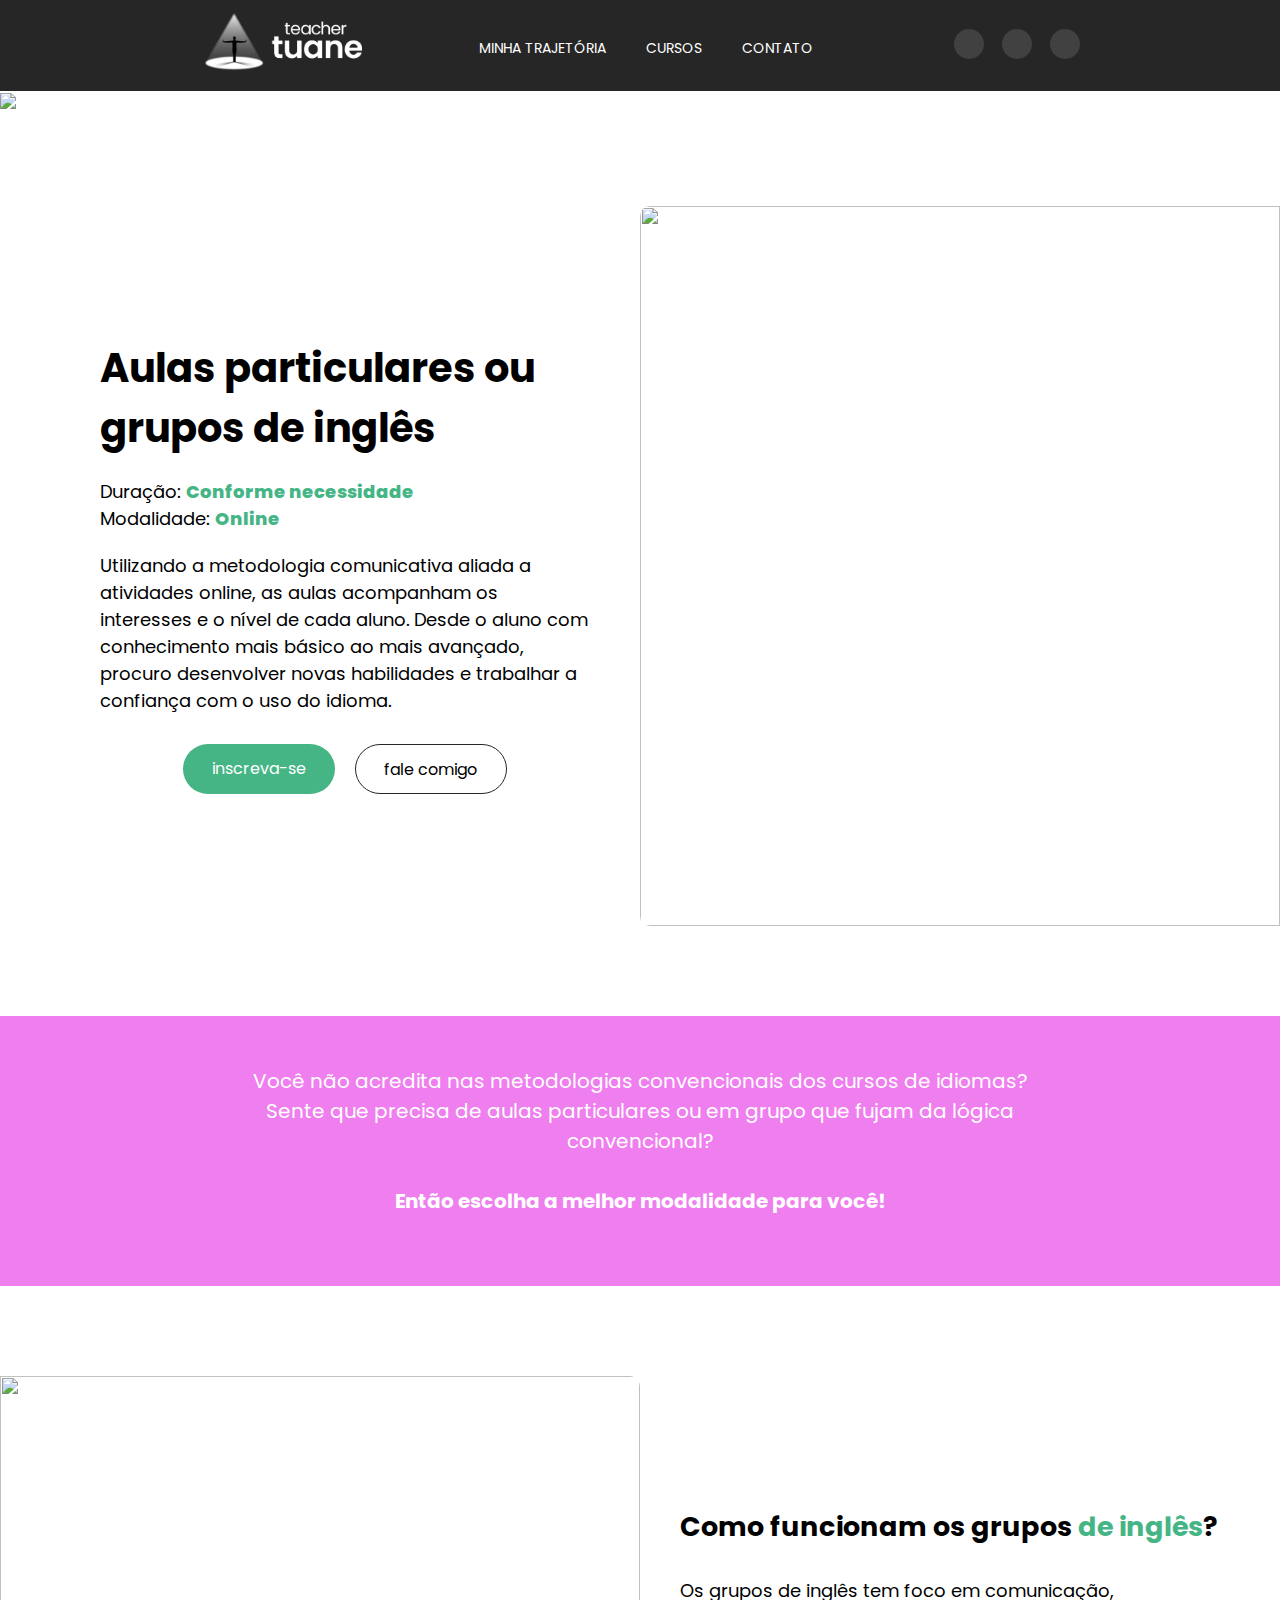
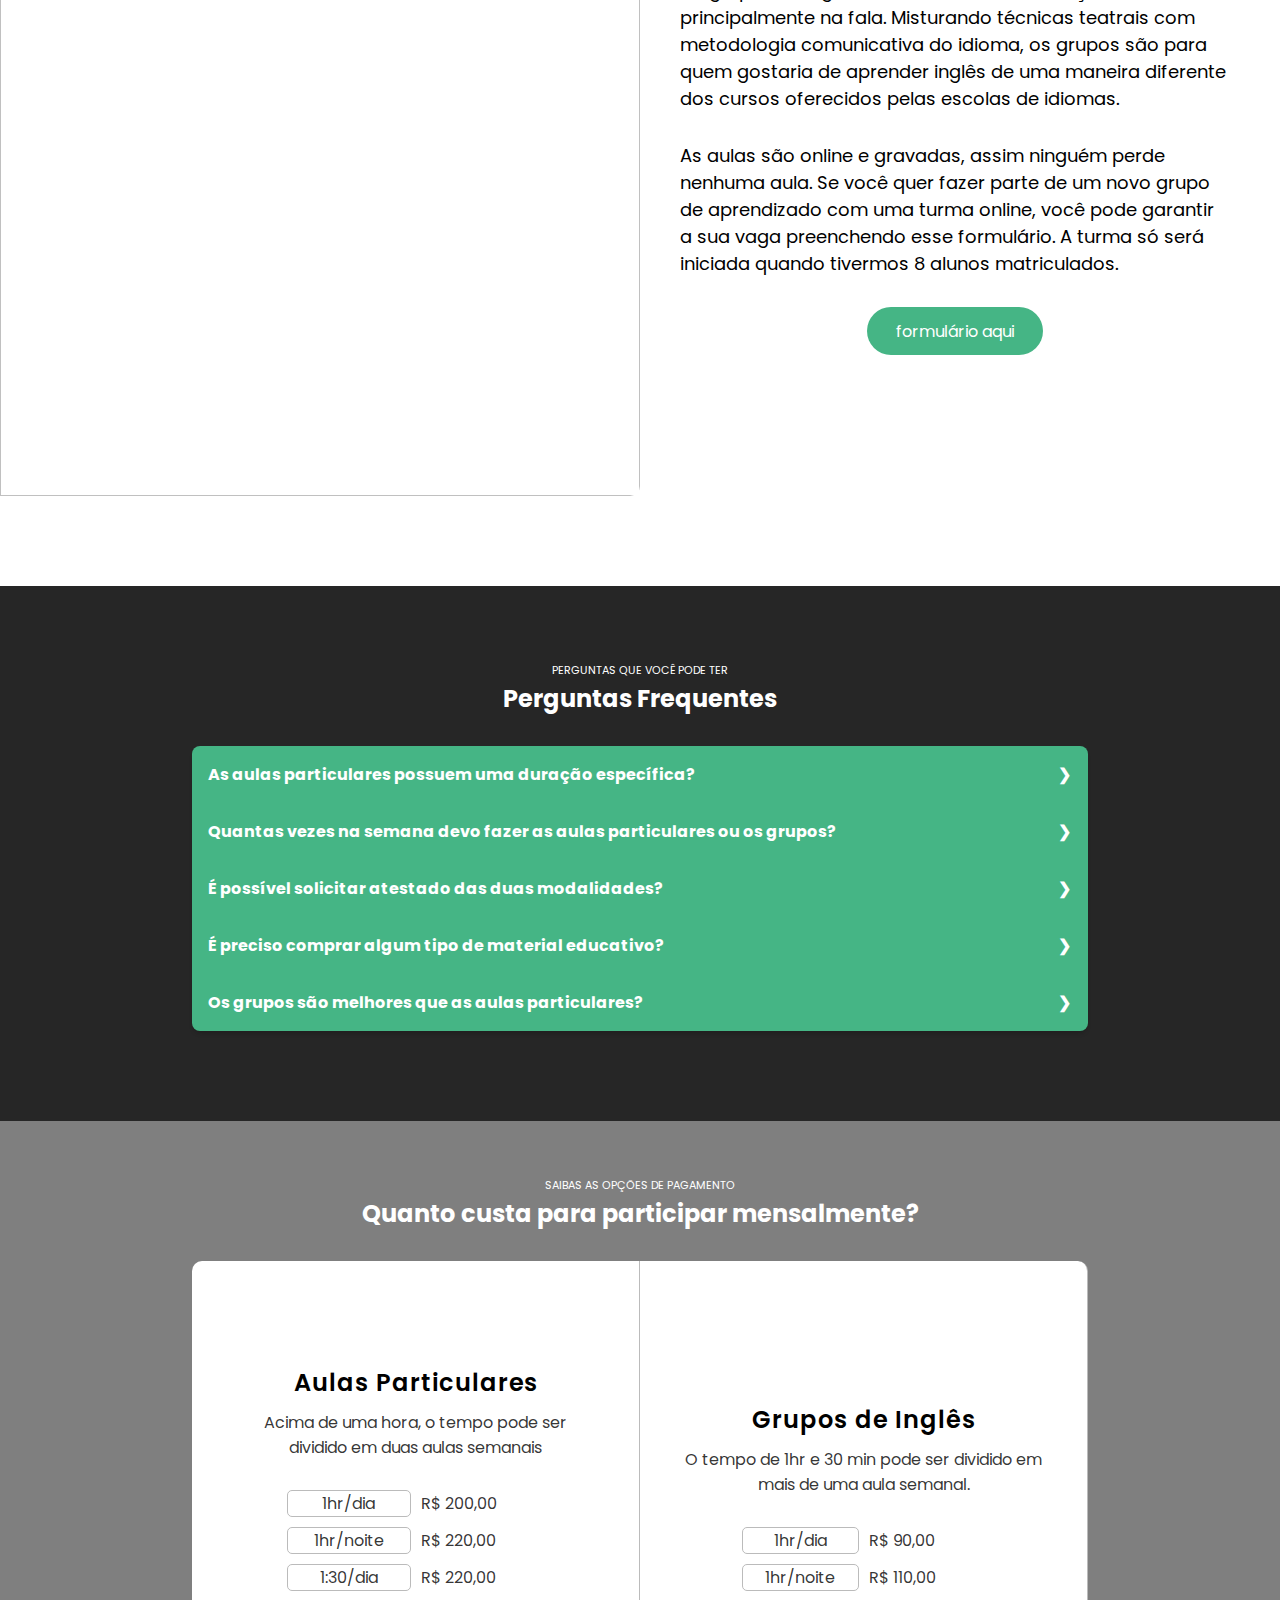
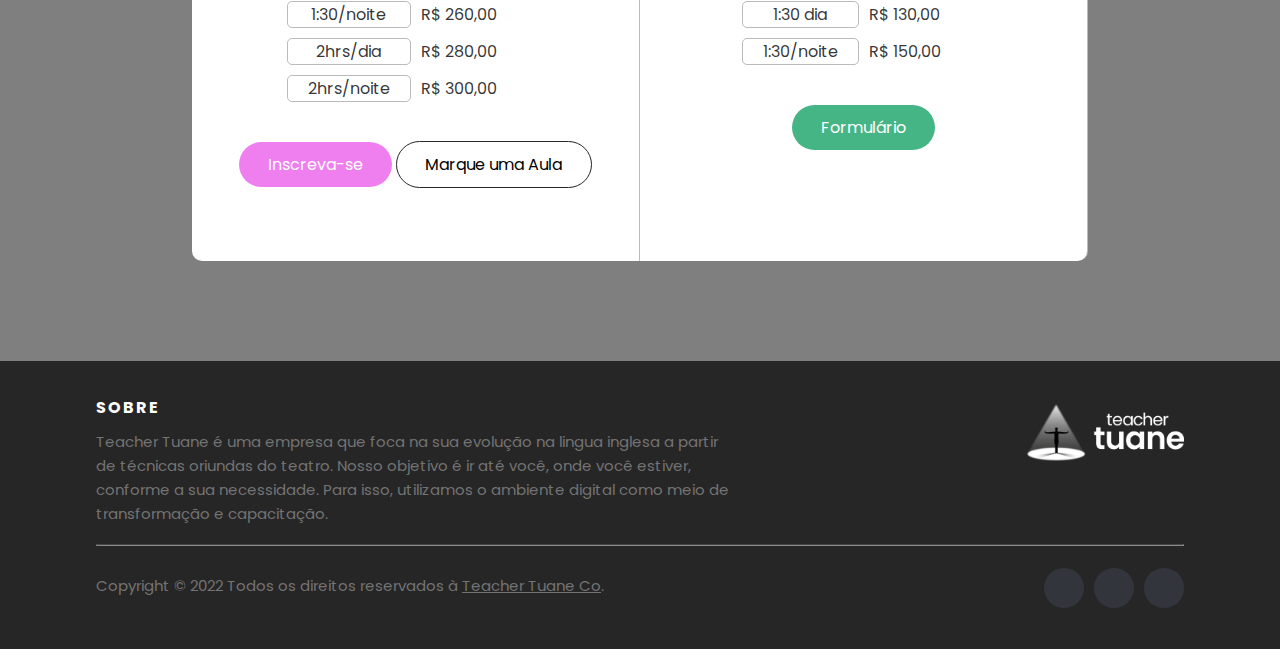
==== aulas_ou_grupos.html @ 71e5a912 "Add files via upload" ====
<!DOCTYPE html>
<html>

<head>
    <!-- General Settings-->
    <meta charset='utf-8'>
    <meta http-equiv='X-UA-Compatible' content='IE=edge'>
    <title>Teacher Tuane</title>
    <meta name='viewport' content='width=device-width, initial-scale=1'>

    <!-- Link for Stylesheet-->
    <link rel='stylesheet' type='text/css' media='screen' href='style.css'>
    <link rel='stylesheet' type='text/css' media='screen' href='extra_style.css'>

    <!-- Link for Google Fonts-->
    <link rel="preconnect" href="https://fonts.googleapis.com">
    <link rel="preconnect" href="https://fonts.gstatic.com" crossorigin>
    <link href="https://fonts.googleapis.com/css2?family=Poppins:wght@200;400;700&display=swap" rel="stylesheet">

    <!-- Link for Font Awesome-->
    <script src="https://kit.fontawesome.com/438cb7248f.js" crossorigin="anonymous"></script>

    <!-- Link for JavaScript-->
    <script src='main.js'></script>

    <!-- Link for favicon-->
    <link rel="icon" href="./images/favicon-logo.png" type="image/icon type">
</head>


<body>
    
    <!-- Navbar -->
    <nav class="nav">
        <div class="container-70vw">
            <a href="./index.html">
                <img src="./images/Ativo 13@4x.png" id="logotipo" />
            </a>
            <ul class="nav-links">
                <li><a href="./trajetoria.html">Minha Trajetória</a></li>
                <li><a href="./cursos.html">Cursos</a></li>
                <li><a href="./contato.html">Contato</a></li>
            </ul>
            <div>
                <ul class="nav-social-icons">
                    <li><a class="linkedin" href="https://www.linkedin.com/company/teachertuane/about/"><i class="fa-brands fa-linkedin-in"></i></a></li>
                    <li><a class="facebook" href="https://www.facebook.com/teacherTuane"><i class="fa-brands fa-facebook-f"></i></a></li>
                    <li><a class="dribbble" href="https://www.instagram.com/tuanetainbessi/"><i class="fa-brands fa-instagram"></i></a></li>   
                </ul>
            </div>
        </div>
    </nav>

    <!-- Banner of the course -->
    <img id="desinibition-banner" src="./images/Banner dos cursos - website_Aulas.jpg">
    <img id="desinibition-banner-mobile" src="./images/Thumb - Aulas e Grupos.jpg">

    <!-- Principal description of the course -->
    <div class="course-description">
        <div class="course-description-info">
            <h1>Aulas particulares ou grupos de inglês </h1>
            <div class="course-description-details">
                <p>Duração: <span>Conforme necessidade</span></p>
                <p>Modalidade: <span>Online</span></p>
            </div>
            <p>
                Utilizando a metodologia comunicativa aliada a atividades online, as aulas acompanham os interesses e o nível de cada aluno. Desde o aluno com conhecimento mais básico ao mais avançado, procuro desenvolver novas habilidades e trabalhar a confiança com o uso do idioma.
            </p>
            <div class="course-description-info-buttons">
                <a class="btn btn-green" href="#pricing-section-classes">inscreva-se</a>
                <a class="btn btn-blackline" href="./contato.html">fale comigo</a>
            </div>
        </div>
        <div class="course-description-image">
            <img  src="./images/Imagens dos cursos - Aulas 1.jpg">
        </div>
    </div>

    <!-- Appealing call -->
    <div class="course-appeal-call course-appeal-call-pink">
        <div class="container-70wv">
            <p class="course-appeal-call-quotes"><i class="fa fa-quote-left"></i></p>
            <p class="container-70vw">
                Você não acredita nas metodologias convencionais dos cursos de idiomas?<br>
                Sente que precisa de aulas particulares ou em grupo que fujam da lógica convencional?<br>
                <br>
                <strong>Então escolha a melhor modalidade para você!</strong>
            </p>
        </div>
    </div>

    <!-- Aditional Information -->
    <div class="course-aditional-info">
        <img src="./images/Imagens dos cursos - Aulas 2.jpg">
        <div class="course-aditional-info-text">
            <h2>
                Como funcionam os grupos <span>de inglês</span>?
            </h2>
            <p>
                Os grupos de inglês tem foco em comunicação, principalmente na fala. Misturando técnicas teatrais com metodologia comunicativa do idioma, os grupos são para quem gostaria de aprender inglês de uma maneira diferente dos cursos oferecidos pelas escolas de idiomas.
            </p>
            <p> 
                As aulas são online e gravadas, assim ninguém perde nenhuma aula.
                Se você quer fazer parte de um novo grupo de aprendizado com uma turma online, você pode garantir a sua vaga preenchendo esse formulário. A turma só será iniciada quando tivermos 8 alunos matriculados.
            </p>
            <p><a class="btn btn-green" href="https://my.forms.app/tuanetainbessi/turmas-teachertuane">formulário aqui</a></p>
        </div>
    </div>

    <!-- Frequent Questions That People Will Make -->
    <div class="course-offering"> 
        <div class="container-70vw">
            <p class="small-phrase-title">perguntas que você pode ter</p>
            <h2>Perguntas Frequentes</h2>
            <div class="tabs">
                <div class="tab">
                  <input type="checkbox" id="chck1">
                  <label class="tab-label" for="chck1">As aulas particulares possuem uma duração específica?</label>
                  <div class="tab-content">
                    Não. As aulas são feitas de acordo com a necessidade de cada alune.
                  </div>
                </div>
                <div class="tab">
                    <input type="checkbox" id="chck2">
                    <label class="tab-label" for="chck2">Quantas vezes na semana devo fazer as aulas particulares ou os grupos?</label>
                    <div class="tab-content">
                      Apenas uma vez por semana. Esse é o tempo que considero ideal para que tenhamos uma curva de aprendizagem seguida do descanso necessário para fixar o que aprendemos.
                    </div>
                  </div>
                <div class="tab">
                  <input type="checkbox" id="chck3">
                  <label class="tab-label" for="chck3">É possível solicitar atestado das duas modalidades?</label>
                  <div class="tab-content">
                    Pode ser requerido atestado de participação a partir de dois meses de aulas caso seja necessário.
                  </div>
                </div>
                <div class="tab">
                    <input type="checkbox" id="chck4">
                    <label class="tab-label" for="chck4">É preciso comprar algum tipo de material educativo?</label>
                    <div class="tab-content">
                        Não é necessário nenhum investimento além do valor das aulas.<br>
                        São passados gratuitamente materiais que são selecionados por mim de acordo com a especificidade da pessoa.
                    </div>
                  </div>
                  <div class="tab">
                    <input type="checkbox" id="chck5">
                    <label class="tab-label" for="chck5">Os grupos são melhores que as aulas particulares?</label>
                    <div class="tab-content">
                        É dificil responder por causa da especificidade de cada pessoa.<br>
                        Porém, como o foco é o ensino aliado ao uso da língua, grupos são perfeitos para que o aprendizado ocorra na prática!
                    </div>
                  </div>
              </div>
        </div>
    </div>

    <!-- Pricing Section -->
    <div class="pricing-background-aulas" id="pricing-section-classes">
        <p class="small-phrase-title">saibas as opções de pagamento</p>
        <h2>Quanto custa para participar mensalmente?</h2>
        <div class="container-70vw pricing-container">
            <div class="pricing-info pricing-aulas">
                <i class="fa-solid fa-chalkboard-user"></i>
                <h2 class="pricing-header">Aulas Particulares</h2>
                <p>Acima de uma hora, o tempo pode ser dividido em duas aulas semanais</p>
                <div class="pricing-aulas-options">
                        <span class="pricing-span">1hr/dia</span> <p>R$ 200,00</p>
                        <span class="pricing-span">1hr/noite</span> <p>R$ 220,00</p>
                        <span class="pricing-span">1:30/dia</span> <p>R$ 220,00</p>
                        <span class="pricing-span">1:30/noite</span> <p>R$ 260,00</p>
                        <span class="pricing-span">2hrs/dia</span> <p>R$ 280,00</p>
                        <span class="pricing-span">2hrs/noite</span> <p>R$ 300,00</p>
                </div>
                <div class="pricing-buttons">
                    <a href="./contato.html" class="btn btn-pink">Inscreva-se</a>
                    <a href="https://calendly.com/tuane/" class="btn btn-blackline">Marque uma Aula</a>
                </div>
            </div>
            <div class="pricing-info pricing-grupos">
                <i class="fa-solid fa-users-line"></i>
                <h2 class="pricing-header">Grupos de Inglês</h2>
                <p>O tempo de 1hr e 30 min pode
                ser dividido em mais de uma aula semanal.</p>
                <div class="pricing-groups-options">
                        <span class="pricing-span">1hr/dia</span> <p>R$ 90,00</p>
                        <span class="pricing-span">1hr/noite</span> <p>R$ 110,00</p>
                        <span class="pricing-span">1:30 dia</span> <p>R$ 130,00</p>
                        <span class="pricing-span">1:30/noite</span> <p>R$ 150,00</p>
                </div>
                <div class="pricing-buttons">
                    <a href="https://my.forms.app/tuanetainbessi/turmas-teachertuane" class="btn btn-green">Formulário</a>
                </div>
            </div>
        </div>
    </div>

    <!-- Site footer -->
    <footer class="site-footer">

        <!-- First row of the footer -->
        <div class="container-85vw">
        <div class="footer-info">
            <div class="footer-info-about">
            <h6>Sobre</h6>
            <p class="text-justify">
                Teacher Tuane é uma empresa que foca na sua evolução na lingua inglesa a partir de técnicas oriundas do teatro.
                Nosso objetivo é ir até você, onde você estiver, conforme a sua necessidade. Para isso, utilizamos o ambiente digital como meio de transformação e capacitação.
            </p>
            </div>

            <div class="footer-info-logo">
                <img src="./images/Ativo 13@4x.png" id="logotipo" />
            </div>

        
        <!-- HR for a separation -->
        </div>
        <hr>
        </div>

        <!-- Second row of the footer -->
        <div class="container-85vw">
            <div class="footer-second-row">
                <div>
                <p class="copyright-text">Copyright &copy; 2022 Todos os direitos reservados à  
                    <a href="https://www.linkedin.com/company/teachertuane/about/">Teacher Tuane Co</a>.
                </p>
                </div>

                <div>
                    <ul class="social-icons">
                        <li><a class="linkedin" href="https://www.linkedin.com/company/teachertuane/about/"><i class="fa-brands fa-linkedin-in"></i></a></li>
                        <li><a class="facebook" href="https://www.facebook.com/teacherTuane"><i class="fa-brands fa-facebook-f"></i></a></li>
                        <li><a class="dribbble" href="https://www.instagram.com/tuanetainbessi/"><i class="fa-brands fa-instagram"></i></a></li> 
                    </ul>
                </div>
            </div>
        </div>
    </footer>

</body>
</html>
---- style.css ----
/* ----------------------------
        GENERAL SETTINGS
------------------------------- */

html {
  scroll-behavior: smooth !important;
}

body{
    margin: 0;
    box-sizing: border-box;
    font-family: 'Poppins', sans-serif;
}

* {
  box-sizing: border-box;
}

.container-70vw {
    width: 70vw;
    margin: 0 auto;
}

.container-85vw {
    width: 85vw;
    margin: 0 auto;
}

h1 {
    font-size: 40px;
    margin: 0;
}

h2 {
    margin: 0;
}

p {
    margin: 10px 0;
}

.btn {
    padding: 0.7rem 1.8rem;
    border-radius: 2rem;
    border: none;
    background-color: white;
    font-weight: 400;
    font-size: 16px;
    text-decoration: none;
}


.btn-blackline {
    border: 1px solid #262626;
    transition: 0.3s;
    text-decoration: none;
    color: black;
}

.btn-blackline:hover {
    background-color: #262626;
    color: white;
}

.btn-pink {
    background-color: #EF7FEF;
    color: white;
    transition: 0.3s;
    text-decoration: none;
}

.btn-pink:hover {
    background-color: #262626;
}

.btn-green {
    background-color: #45B585;
    color: white;
    transition: 0.3s; 
    text-decoration: none;
}

.btn-green:hover {
    background-color: #262626;
}

/* Nav */

#logotipo {
  width: 170px;
  margin: 0;
}

.nav {
  background-color: #262626;
  color: white;
  font-size: 20px;
}
.nav .container-70vw {
  display: flex;
  justify-content: space-between;
  align-items: center;
}

.nav-links {
  list-style: none;
  display: flex;
  padding-right: 100px;
}

.nav-links li {
  padding-left: 40px;
}

.nav-links li a {
  text-decoration: none;
  color: white;
  font-variant-caps: all-small-caps;
  transition: 0.3s
}

.nav-links li a:hover {
  color:#45B585;
}

.nav-social-icons {
  padding-left:0;
  margin-bottom:0;
  list-style:none;
  transform: translateY(-7px);
}

.nav-social-icons li {
  display:inline-block;
  margin-bottom:4px
}

.nav-social-icons li {
margin-left:5px;
text-transform:uppercase;
color:#96a2b2;
font-weight:700;
font-size:13px
}

.nav-social-icons a {
background-color:#414141;
color:#e6e6e6;
font-size:14px;
display:inline-block;
line-height:30px;
width:30px;
height:30px;
text-align:center;
margin-right:8px;
border-radius:100%;
-webkit-transition:all .2s linear;
-o-transition:all .2s linear;
transition:all .2s linear
}
.nav-social-icons a:active,.nav-social-icons a:focus,.nav-social-icons a:hover
{
color:#fff;
background-color:#29aafe
}

.nav-social-icons a.facebook:hover
{
background-color:#3b5998
}
.nav-social-icons a.twitter:hover
{
background-color:#00aced
}
.nav-social-icons a.linkedin:hover
{
background-color:#007bb6
}
.nav-social-icons a.dribbble:hover
{
background-color:#ea4c89
}


@media (max-width:600px) {
  .nav {
      margin:0;
      padding: 0;
  }

  .nav .container-70vw {
    width: 100%;
    justify-content: space-around;
  }

  .nav-links {
    display: none;
  }

  #logotipo {
    width: 120px;
  }

  .nav-social-icons {
    transform: translateY(-12px);
  }

  .nav-social-icons a {
    font-size:12px;
    line-height:32px;
    width:30px;
    height:30px;
  }
}

/* Footer */

.footer-info {
display: flex;
justify-content: space-between;
}

.footer-info-about {
max-width: 50vw;
}

.footer-second-row {
display: flex;
justify-content: space-between;
align-items: center;
}
.site-footer
{
background-color:#262626;
padding: 30px 0;
font-size:15px;
line-height:24px;
color:#737373;
}
.site-footer hr
{
border-top-color:#bbb;
opacity:0.5
}
.site-footer hr.small
{
margin:20px 0
}
.site-footer h6
{
color:#fff;
font-size:16px;
text-transform:uppercase;
margin: 0;
margin-top:5px;
letter-spacing:2px
}
.site-footer a
{
color:#737373;
}
.site-footer a:hover
{
color:#3366cc;
text-decoration:none;
}

.site-footer .social-icons
{
text-align:right
}
.site-footer .social-icons a
{
width:40px;
height:40px;
line-height:40px;
margin-left:6px;
margin-right:0;
border-radius:100%;
background-color:#33353d
}
.copyright-text
{
margin:0
}

.social-icons
{
padding-left:0;
margin-bottom:0;
list-style:none
}
.social-icons li
{
display:inline-block;
margin-bottom:4px
}
.social-icons li.title
{
margin-right:15px;
text-transform:uppercase;
color:#96a2b2;
font-weight:700;
font-size:13px
}
.social-icons a{
background-color:#eceeef;
color:#818a91;
font-size:16px;
display:inline-block;
line-height:44px;
width:44px;
height:44px;
text-align:center;
margin-right:8px;
border-radius:100%;
-webkit-transition:all .2s linear;
-o-transition:all .2s linear;
transition:all .2s linear
}
.social-icons a:active,.social-icons a:focus,.social-icons a:hover
{
color:#fff;
background-color:#29aafe
}
.social-icons.size-sm a
{
line-height:34px;
height:34px;
width:34px;
font-size:14px
}
.social-icons a.facebook:hover
{
background-color:#3b5998
}
.social-icons a.twitter:hover
{
background-color:#00aced
}
.social-icons a.linkedin:hover
{
background-color:#007bb6
}
.social-icons a.dribbble:hover
{
background-color:#ea4c89
}

@media (max-width:600px) {
  .footer-info {
    flex-direction: column;
    align-items: center;
  }

  .footer-info-about {
    font-size: 14px;
    line-height: 1rem;
    max-width: 100%;
    order: 1;
  }

  .footer-info-about h6 {
    display: none;
  }

  .footer-info-logo {
    order: 0;
  }
  .copyright-text{
    font-size: 14px;
    text-align: left;
    width: 80%;
    line-height: 1rem;
    padding-top: 10px;
  }

  .social-icons {
    display: flex;
  }
  .social-icons li {
    width: 40%;
  }
  .social-icons a{
    font-size:12px;
    line-height:22px;
    width:22px;
    height:22px;
}
}

/* ----------------------------------------
                HOME PAGE
-------------------------------------------*/

/* Hero Section */

.hero-section {
    height: 80vh;
    display: flex;
    align-items: center;
    justify-content: space-between;
}

.hero-section-content {
  padding-left: 15vw;
}

.hero-section-content h1 {
  padding-bottom: 10px;
}

.hero-section-content h1 span {
  color: #45B585;
  transition: 0.3s;
}

.hero-section-content h1 span:hover {
  color: #EF7FEF;
}

.hero-section-content p {
  padding-bottom: 20px;
}

#hero-image {
  height: 80vh;
}

#hero-image-mobile {
  display: none;
}

@media (max-width:600px) {
  .hero-section {
    height: 100%;
    display: flex;
    flex-direction: column;
  }

  .hero-section h1 {
    font-size: 28px;
  }

  .hero-section-content {
    font-size: 16px;
    padding: 50px 50px;
    order: 1;
  }

  #hero-image {
    display: none;
  }

  #hero-image-mobile {
    display: block;
    width: 100%;
    order: 0;
  }

  .hero-section-buttons {
    display: flex;
    flex-direction: column;
    text-align: center;
  }

  .btn {
    font-size: 14px;
    margin-bottom: 10px;
  }
}

/* About Me Section */

.about-me {
    background-color: #45B585;
    height: 50vh;
}

.about-me :first-child {
    display: flex;
}

#about-me-pic {
    width: 50vh;
    transform: translateY(-50px);
    box-shadow: 0 5px 4px rgba(0,0,0,.1);
}

.about-me-info {
    display: flex;
    flex-direction: column;
    justify-content: center;
    align-items: flex-start;
    padding-left: 100px;
    color:white;
}

.about-me-btn {
  padding-top: 0px;
  display: flex;
  justify-content: flex-start;
  width: 100%;
}

@media (max-width:600px) {
  .about-me {
    flex-direction: column;
    height: 100%;
    padding: 50px 0;
    font-size: 16px;
  }

  #about-me-pic {
    width: 100%;
    transform: translateY(0px);
    margin-bottom: 20px;
}

  .about-me :first-child {
    display: block;
  }

  .about-me-info {
    padding: 0;
    align-items: center;
    text-align: center;
  }

  .about-me-info a {
    margin-top: 10px;
    width: 100%;
  }

  .about-me-btn {
    padding-top: 0px;
  }
}

/* Courses Section */

.courses {
    height: 100%;
    display: flex;
    flex-direction: column;
    justify-content: center;
    align-items: center;
    background-color: #f0f0f0f7;
    padding: 70px 0;
}

.courses h2 {
    margin: 0;
    margin-bottom: 20px;
}

.courses-list {
    display: flex;
    align-items: center;
    justify-content: center;
    padding-bottom: 50px;
}

.course-item {
    flex: 0 0 400px;
    background-color: white;
    margin-left: 50px;
    border-radius: 20px;
    box-shadow: 0 5px 4px rgba(0,0,0,.1);
}

.course-item img {
    width: 100%;
    margin: 0;
    border-radius: 20px 20px 0px 0px;
}

.course-info {
  padding: 10px 20px 20px;
}

.course-details {
    display: flex;
    justify-content: space-between;
    margin: 0;
}

.course-details p {
    font-size: 16px;
    padding-bottom: 5px;
    margin: 0;
}

.course-details p span {
  color: #45B585;
  font-weight: 800;
}

.course-title {
    font-weight: 800;
    font-size: 24px;
    margin: 0;
    line-height: 2rem;
    text-decoration: none;
    color: #262626;
    transition: 0.3s;
}

.course-title:hover {
    color: #45B585;
}

@media (max-width:600px) {
  .courses {
    height: 100%;
    padding: 50px 0;
  }

  .courses h2 {
    text-align: center;
    padding: 0 20px;
  }

  .courses-list {
    display: flex;
    flex-direction: column;
    justify-content: center;
    padding: 0 0 20px;
  }

  .course-item {
    width: 80%;
    margin: 0;
  }

  .courses-list .course-item:first-child {
    margin-bottom: 30px;
  }

  .course-item img {
    width: 100%;
  }

  .course-details {
    width: 100%;
    margin: 0;
    box-sizing: border-box;
  }

  .course-details p {
    font-size: 12px;
    padding-right: 0;
    margin: 5px 0;
  }

  .course-title{
    font-size: 18px;
    line-height: 1.3rem;
  }
}

/* Groups Section */

.home-group-section {
  display: grid;
  grid-template-columns: repeat(6, 1fr);
  height: 60vh;
  background-color: #EF7FEF;
  color: white;
  text-align: center;
}

.home-group-section-img {
  grid-column: 1/3;
  background: url(./images/home-groups-section-img.jpg);
  background-position: center;
  background-size: cover;
}

.home-group-section-text {
  grid-column: 3/5;
  align-self: center;
  padding: 0 25px 0 50px;
}

.home-group-section-info {
  grid-column: 5/7;
  align-self: center;
  padding: 0 50px 0 25px;
}

.home-group-section-buttons p{
  margin: 30px 0;
}


@media (max-width: 600px){
  .home-group-section {
    display: block;
    height: auto;
  }
  
  .home-group-section-img {
    height: 200px;
  }
  
  .home-group-section-text {
    margin-top: 20px;
    padding: 30px 50px 10px;
  }
  
  .home-group-section-info {
    display: flex;
    flex-direction: column;
    padding: 0px 50px 30px;
  }
  
  .home-group-section-buttons {
    margin-bottom: 20px;
  }

  .home-group-section-buttons p a{
    margin: 15px 0;
    width: 100%;
  }
}

/* Testimonial Section */

.testimonials-section {
  position: relative;
  height: 100%;
  padding: 50px 0;
  display: none;
  align-items: center;
  background-color: #262626;
  color: white;
  text-align: center;
}

.testimonial-item, .testimonial-item-hidden {
  display: none;
}

.testimonial-item-visible {
  display: flex;
  align-items: center;
  animation: fadeVisibility 0.5s;
}

.testimonial-item img {
  width: 25vw;
}

.testimonial-item p:first-of-type {
  font-size: 24px;
  font-style: italic;
}

.carousel-actions {
  display: flex;
  width: 85%;
  justify-content: space-between;
  position: absolute;
  top: 50%;
  transform: translateY(-50%);
  margin: 0 auto;
  left: 0;
  right: 0;
}

.carousel-actions button {
  border-radius: 50px;
  background-color: white;
  border: 0;
  font-size: 16px;
  font-weight: bold;
  cursor: pointer;
  width: 40px;
  height: 40px;
}

@keyframes fadeVisibility {
  0% {
      opacity: 0;
  }
  100% {
      opacity: 1;
  }
}

@media (max-width: 600px) {
  .testimonials-section .container-70vw {
    width: 100%;
  }
  
  .testimonials-section {
    height: 100%;
    width: 100%;
    padding: 50px 0;
  }

  .testimonial-item-visible {
    display: block;
  }

  .testimonial-item img {
    width: 40vw;
    margin-top: 15px;
  }
  
  .testimonial-item p:first-of-type {
    font-size: 16px;
  }

  .carousel-actions {
    width: 90%;
  }

  .carousel-actions button {
    font-size: 14px;
    width: 30px;
    height: 30px;
  }
}

/* Contact Me Section */

.contact {
  width: 100%;
  background:
  linear-gradient(rgba(0, 0, 0, 0.5), rgba(0, 0, 0, 0.5)),
  url(
  ./images/contact-section-background.jpg
  );
  background-size: cover;
  color: white;
}

.contact .container-70vw {
  display: flex;
  justify-content: space-around;
  align-items: center;
  height: 70vh;
}

.contact-links {
  width: 50%;
  background-color: white;
  color: black;
  border-radius: 10px;
  box-shadow: 0 5px 4px rgba(0,0,0,.2);
  font-size: 15px;
}

.contact-links-description {
  display: flex;
  align-items: center;
  background-color:  #45B585;
  border-radius: 10px;
  padding: 10px 0;
  color: white;
}

.contact-links-description i {
  font-size: 40px;
  color: white;
  width: 20%;
  text-align: center;
}

.contact-links-description p {
  width: 70%;
  text-align: center;
}

.contact-whatsapp a, .contact-linkedin a {
  display: flex;
  align-items: center;
  justify-content: center;
  padding: 10px 0;
  text-decoration: none;
  color: black;
  transition: 0.3s;
}

.contact-whatsapp a:hover, .contact-linkedin a:hover {
  color: #45B585;
}


.contact-whatsapp i, .contact-linkedin i {
  font-size: 20px;
  padding-right: 10px;
}

@media (max-width: 600px) {
  .contact {
    padding: 50px 0 70px;
  }
  
  .contact .container-70vw {
    display: flex;
    flex-direction: column;
    align-items: center;
    justify-content: center;
    height: 100%;
    text-align: center;
    width: 90vw;
  }

  .contact .container-70vw h1 {
    font-size: 26px;
    padding-bottom: 20px;
  }

  .contact-links-description {
    display: block;
    margin-bottom: 10px;
  }

  .contact-links-description i {
    width: 100%;
    padding-top:10px;
  }

  .contact-links-description p {
    width: 100%;
  }

  .contact-links {
    width: 80%;
    background-color: white;
    color: black;
    border-radius: 10px;
    box-shadow: 0 5px 4px rgba(0,0,0,.2);
    font-size: 15px;
  }

  .contact-links-description i {
    font-size: 26px;
  }

  #contact-phrase-display {
    display: none;
  }

  .contact-whatsapp a, .contact-linkedin a {
    display: block;
    padding: 10px 50px;
    text-decoration: none;
    color: black;
    transition: 0.3s;
  }
}

/* ----------------------------------------
            DESINIBIÇÃO COURSE 
-------------------------------------------*/

/* Banner */
#desinibition-banner {
    width: 100%;
    margin: 0;
}

#desinibition-banner-mobile {
  display:none;
}

@media (max-width: 600px) {
  #desinibition-banner-mobile {
    display: block;
    width: 100%;
  }

  #desinibition-banner {
    display: none;
  }
}

/* Course Principal Title and Description */

.course-description {
    height: 100vh;
    display: flex;
    align-items: center;
    justify-content: space-between;
}

.course-description h1{
    transition: 0.3s;
}
.course-description h1:hover {
    color: #45B585;
}

.course-description-image {
    width: 50vw;
    height: 80vh;
    object-fit: cover;
    border-radius: 10px 0 0 10px;
    margin-left: 50px;
}

.course-description-image img {
  width: 50vw;
  height: 80vh;
  object-fit: cover;
  border-radius: 10px 0 0 10px;
}

.course-description-info p {
  font-size: 18px;
}

.course-description-info{
    padding-left: 100px;
}

.course-description-details {
    display: block;
    font-size: 16px;
    margin: 20px 0;
}

.course-description-details p {
  margin:0;
}

.course-description-details p span {
    color: #45B585;
    font-weight: 800;
}

.course-description-info-buttons {
  margin-top: 30px;
  display: flex;
  justify-content: center;
}

.course-description-info-buttons a:first-child {
  margin-right: 20px;
}

@media (max-width: 600px) {
  .course-description {
    height: 100%;
    display: block;
    position: relative;
  }

  .course-description-info{
    padding: 50px 50px; 
  }
  
  .course-description-info p {
    font-size: 16px;
  }

  .course-description-image {
    border-radius: 0px;
    margin: 0;
    width: 100%;
    height: 100%;
  }

  .course-description-image img {
    border-radius: 0px;
    width: 100%;
    height: 500px;
    object-fit: cover;
    margin: 0;
  }

  .course-description-info-buttons {
    margin-top: 30px;
    text-align: center;
    flex-direction: column;
  }

  .course-description-info-buttons a:first-child {
    margin-right: 0px;
  }
}

/* Appealing Call */

.course-appeal-call {
  height: 100%;
  padding: 50px 0 70px;
  background-color: #45B585;
  color: white;
  display: flex;
  justify-content: center;
  text-align: center;
  align-items: center;
  font-size: 20px;
}

.course-appeal-call-pink {
  background-color: #EF7FEF;
}

.course-appeal-call-quotes {
  font-size: 50px;
  margin: 0;
}

@media (max-width: 600px) {
  .course-appeal-call {
    height: 100%;
    padding: 50px 30px 70px;
    font-size: 16px;
}
  .course-appeal-call * {
    margin: 0;
  }
}

/* Course with some additional information about desinibition */

.course-aditional-info {
    height: 100vh;
    display: flex;
    align-items: center;
    font-size: 18px;
}

.course-aditional-info img {
    width: 50vw;
    height: 80vh;
    object-fit: cover;
    border-radius: 0 10px 10px 0;
}

.course-aditional-info div {
    width: 50vw;
    padding-left: 40px;
}

.course-aditional-info div h2 span {
    color:#45B585;
}

.course-aditional-info-text {
  padding-right: 50px;
}

.course-aditional-info-text p {
  margin-top: 30px;
  display: flex;
  justify-content: center;
}

@media (max-width: 600px) {
  .course-aditional-info {
    height: 100%;
    display: block;
    font-size: 16px;
}

.course-aditional-info div {
  width: 100%;
  padding-left: 0;
  padding: 50px;
  box-sizing: border-box;
}

.course-aditional-info img {
  width: 100%;
  height: 500px;
  object-fit: cover;
  margin: 0;
  border-radius: 0;
}

}

/* Frequent Questions */

.course-offering {
  background-color: #262626;
  color:white;
  height: 100%;
  padding: 70px 0 90px;
}

.course-offering div h2 {
  text-align: center;
  padding-bottom: 30px;
}

.small-phrase-title {
  text-align: center;
  font-variant-caps: all-small-caps;
  font-size: 16px;
  margin: 0;
}

/* Pricing */

.pricing-background {
  width: 100%;
  height: 100%;
  padding: 50px 0 70px;
  background:
  linear-gradient(rgba(0, 0, 0, 0.5), rgba(0, 0, 0, 0.5)),
  url(
  ./images/Imagens\ dos\ Cursos\ -\ teatro\ bilingue.jpg
  );
  background-size: cover;
  display: flex;
  flex-direction: column;
  align-items: center;
  color: white;
}

.pricing-background-aulas {
  width: 100%;
  height: 100%;
  padding: 50px 0 70px;
  background:
  linear-gradient(rgba(0, 0, 0, 0.5), rgba(0, 0, 0, 0.5)),
  url(
  ./images/Imagens\ dos\ Cursos\ -\ Aulas\ 3.jpg
  );
  background-size: cover;
  display: flex;
  flex-direction: column;
  align-items: center;
  color: white;
}

.pricing-container {
  display: flex;
  margin: 30px 0;
}

.pricing-info {
  background-color: white;
  color:rgba(0, 0, 0, 0.8);
  width: 50%;
  height: 450px;
  border-radius: 0 10px 10px 0;
  display: flex;
  flex-direction: column;
  justify-content: center;
  align-items: center;
  text-align: center;
  padding: 0 45px;
}

.pricing-info i {
  font-size: 40px;
  margin-bottom: 20px;
}

.pricing-maps {
  width: 50%;
  height: 450px;
  border: 0;
  border-radius: 10px 0 0 10px;
}

.pricing-buttons {
  margin-top: 30px;
}

.pricing-aulas {
  border-radius: 10px 0 0 10px;
  border-right: 1px solid #bbb;
  height: 600px;
}

.pricing-grupos {
  border-radius: 0 10px 10px 0;
  border-right: 1px solid #bbb;
  height: 600px;
}

.pricing-span {
  padding: 0px 20px;
  border: 1px solid #bbb;
  border-radius: 5px; 
}

.pricing-aulas-options {
  display: grid;
  grid-template-columns: repeat(2, 1fr);
  grid-template-rows: repeat(6, 1fr);
  align-items: center;
  gap: 10px;
  margin: 20px 0;
}

.pricing-aulas-options * {
  margin: 0;
}

.pricing-aulas-options p {
  text-align: left;
}

.pricing-groups-options {
  display: grid;
  grid-template-columns: repeat(2, 1fr);
  grid-template-rows: repeat(4, 1fr);
  align-items: center;
  gap: 10px;
  margin: 20px 0;
}

.pricing-groups-options * {
  margin: 0;
}

.pricing-groups-options p {
  text-align: left;
}

@media (max-width: 600px) {
  .pricing-background-aulas {
    background-position:right;
    background-size: cover;
  }
  
  .pricing-background-aulas h2 {
    text-align: center;
    margin-bottom: 20px;
    padding: 0 30px;
  }
  
  .pricing-info {
    width: 100%;
  }
  
  .pricing-container {
    display: block;
    width: 80vw;
    margin: 0;
  }

  .pricing-aulas {
    border-radius: 10px 10px 0 0px;
    border-right: 0;
    height: auto;
    padding: 50px 20px;
  }

  .pricing-aulas-options span {
    margin-left:20px;
  }

  .pricing-aulas-options p {
    justify-self: center;
  }
  
  .pricing-grupos {
    border-radius: 0 0 10px 10px;
    border-right: 1px solid #bbb;
    height: auto;
    background-color:#f5f5f5;
    padding: 50px 20px;
  }

  .pricing-buttons {
    display: flex;
    flex-direction: column;
  }
}

/* REVER ESSA PARTE DO CÓDIGO */

.background div div i {
  font-size: 50px;
  padding: 20px 0;
  color: #444444;
}

.background div h2 {
  text-align: center;
  padding-bottom: 30px;
}

.panel {
  background-color: #fff;
  border-radius: 10px;
  position: relative;
  width: 100%;
  z-index: 10;
  padding-bottom: 20px;
}

.pricing-table {
  box-shadow: 2px 10px 20px -6px rgba(0, 0, 0, 0.15);
  display: flex;
  flex-direction: column;
}

@media (min-width: 900px) {
  .pricing-table {
    flex-direction: row;
  }
}

.pricing-table * {
  text-align: center;
}

.pricing-plan {
  border-bottom: 1px solid #e6e6e6;
  padding: 25px;
}

.pricing-plan:last-child {
  border-bottom: none;
}

@media (min-width: 900px) {
  .pricing-plan {
    border-bottom: none;
    border-right: 1px solid #e6e6e6;
    flex-basis: 100%;
    padding: 25px 50px;
  }

  .pricing-plan:last-child {
    border-right: none;
  }
}

.pricing-header {
  color: black;
  font-weight: 600;
  letter-spacing: 1px;
}

.pricing-features {
  color: black;
  letter-spacing: 1px;
  margin: 0;
  padding-bottom: 0;
}

.pricing-features-item {
  border-top: 1px solid #e6e6e6;
  font-size: 16px;
  line-height: 1.5;
  padding: 15px 0;
  list-style: none;
}

.pricing-features-item:last-child {
  border-bottom: 1px solid #e6e6e6;
}

.pricing-price, .pricing-price-2 {
  color: #EF7FEF;
  display: block;
  font-size: 32px;
  font-weight: 700;
  padding-bottom: 20px;
}

.pricing-price-2 {
  color:#262626
}

/* MINHA TRAJETÓRIA */

.trajectory-hero {
  width: 100vw;
  height: 100vh;
  background:
  url(
  ./images/Trajetória\ -\ Hero\ Image.jpg
  );
  background-size: cover;
  color: white;
  display: flex;
  justify-content: space-around;
  align-items: center;
}

.trajectory-logo {
  width: 300px;
}

.trajectory-span {
  color: #45B585;
  transition: 0.5s;
}

.trajectory-span:hover {
  color: #EF7FEF;
}

.trajectory-one {
  display: grid;
  grid-template-columns: repeat(3, 1fr);
  align-items: center;
  text-align: center;
  font-size: 18px;
}

.trajectory-one div:first-child {
  color: white;
  background-color: #262626;
  height: 100%;
  display: flex;
  align-items: center;
  justify-content: center;
}


.trajectory-one-img {
  display: grid;
  grid-column: 2/3;
  height: 100vh;
  background:
  url(
  ./images/trajectory_section_1.jpg
  );
  background-size: cover;
  color: white;
}

.trajectory-one-text {
  padding: 70px;
}

.trajectory-two {
  display: grid;
  grid-template-columns: repeat(4, 1fr);
  height: 100vh;
  align-items: center;
  text-align: center;
  font-size: 18px;  
}

.trajectory-two div:last-child {
  display: grid;
  grid-column: 3/5;
  height: 100vh;
  background:
  linear-gradient(rgba(0, 0, 0, 0.3), rgba(0, 0, 0, 0.7)),
  url(
  ./images/trajectory_section_n_2.jpg
  );
  background-size: cover;
  color: white;
}

.trajectory-two div:last-child h1 {
  justify-self: center;
  align-self: center;
}

.trajectory-two-text {
  grid-column: 1/3;
  padding: 70px;
}

.trajectory-two-img-mobile {
  display: none;
}

.trajectory-three {
  display: grid;
  grid-template-columns: repeat(3, 1fr);
  height: 100vh;
  align-items: center;
  text-align: center;
  font-size: 18px;
}

.trajectory-three-img {
  display: grid;
  grid-column: 1/2;
  height: 100vh;
  background:
  url(
  ./images/trajectory_section_n_3.jpg
  );
  background-size: cover;
}

.trajectory-three-title {
  display: grid;
  color: white;
  background-color: #262626;
  height: 100%;
}

.trajectory-three-title h1 {
  align-self: center;
  justify-self: center;
  padding: 0 50px;
}

.trajectory-three-text {
  padding: 0 70px;
}

.trajectory-four {
  display: grid;
  grid-template-columns: repeat(4, 1fr);
  height: 100vh;
  align-items: center;
  text-align: center;
  font-size: 18px;
}

.trajectory-four-img {
  display: grid;
  grid-column: 1/3;
  height: 100vh;
  background:
  linear-gradient(rgba(0, 0, 0, 0.5), rgba(0, 0, 0, 0.7)),
  url(
  ./images/trajectory_section_4.jpg
  );
  background-size: cover;
  color: white;
}

.trajectory-four-img h1 {
  justify-self: center;
  align-self: center;
}

.trajectory-four-text {
  grid-column: 3/5;
  padding: 0 70px;
  color: white;
  background-color: #1c1c1c;
  height: 100vh;
  display: grid;
}

.trajectory-four-text p {
  justify-self: center;
  align-self: center;
}

.trajectory-four-img-mobile {
  display: none;
}

@media (max-width:600px) {
  
  .trajectory-hero{
    background:
    linear-gradient(rgba(0, 0, 0, 0.0), rgba(0, 0, 0, 0.7)),
    url(
    ./images/Trajetória\ -\ Hero\ Image.jpg
    );
    background-size: cover;
    height: 80vh;
    background-position: center;
    flex-direction: column;
    justify-content: flex-end;
    align-items: center;
    text-align: center;
    padding-bottom: 100px;
  }

  .trajectory-logo {
    width: 200px;
  }

  .trajectory-hero h1 {
    font-size: 20px;
  }

  .trajectory-one {
    display:  block;
    font-size: 18px;
  }

  .trajectory-one div:first-child {
    height: auto;
  }
  .trajectory-one div:first-child h1 {
    font-size: 26px;
    padding: 20px 0;
  }
  .trajectory-one-img {
    height: 50vh;
    background-position: center;
  }
  .trajectory-one-text {
    order: 1;
    padding: 20px 50px;
    height: auto;
  }

  .trajectory-two {
    display: flex;
    flex-direction: column-reverse;
    height: auto;
    font-size: 18px;
  }

  .trajectory-two div:last-child {
    background: #262626;
    width: 100%;
    height: auto;
  }

  .trajectory-two div:last-child h1 {
    font-size: 26px;
    padding: 20px 0;
  }

  .trajectory-two-text {
    padding: 20px 50px;
  }

  .trajectory-two-img-mobile {
    display: block;
    height: 50vh;
    width: 100%;
    background-image: url(./images/trajectory_section_n_2.jpg);
    background-position: left;
    background-size: cover;
  }

  .trajectory-three {
    display: flex;
    flex-direction: column;
    height: auto;
    font-size: 18px;
  }

  .trajectory-three-img {
    height: 50vh;
    width: 100%;
    background-position: center;
    background-position: top;
  }

  .trajectory-three-title {
    height: auto;
    order: -1;
  }

  .trajectory-three-title h1 {
    font-size: 26px;
    padding: 20px 50px;
  }

  .trajectory-three-text {
    padding: 20px 50px;
  }

  .trajectory-four {
    display:block;
    height: auto;
    font-size: 18px;
  }
  
  .trajectory-four-img {
    display: block;
    background: #262626;
    height: auto;
  }

  .trajectory-four-img h1 {
    font-size: 26px;
    padding: 20px 30px;
  }

  .trajectory-four-text {
    height: auto;
    padding: 20px 50px;
  }

  .trajectory-four-img-mobile {
    display: block;
    height: 50vh;
    width: 100%;
    background: url(./images/trajectory_section_4.jpg);
    background-position: center;
    background-size: cover;
  }
}
---- extra_style.css ----
input {
  position: absolute;
  opacity: 0;
  z-index: -1;
}

/* Accordion styles */
.tabs {
  border-radius: 8px;
  overflow: hidden;
  -webkit-box-shadow: 0 4px 5px -2px rgba(0, 0, 0, 0.2);
          box-shadow: 0 4px 5px -2px rgba(0, 0, 0, 0.2);
}

.tab {
  width: 100%;
  color: white;
  overflow: hidden;
}

.tab-label {
  display: -webkit-box;
  display: -ms-flexbox;
  display: flex;
  -webkit-box-pack: justify;
      -ms-flex-pack: justify;
          justify-content: space-between;
  padding: 1em;
  background: #45B585;
  font-weight: bold;
  cursor: pointer;
  /* Icon */
}

.tab-label:hover {
  background: #37906a;
}

.tab-label::after {
  content: "\276F";
  width: 1em;
  height: 1em;
  text-align: center;
  -webkit-transition: all .35s;
  transition: all .35s;
}

.tab-content {
  max-height: 0;
  padding: 0 1em;
  color: black;
  background: white;
  -webkit-transition: all .35s;
  transition: all .35s;
}

.tab-close {
  display: -webkit-box;
  display: -ms-flexbox;
  display: flex;
  -webkit-box-pack: end;
      -ms-flex-pack: end;
          justify-content: flex-end;
  padding: 1em;
  font-size: 0.75em;
  background: #45B585;
  cursor: pointer;
}

.tab-close:hover {
  background: #37906a;
}

input:checked + .tab-label {
  background: #37906a;
}

input:checked + .tab-label::after {
  -webkit-transform: rotate(90deg);
          transform: rotate(90deg);
}

input:checked ~ .tab-content {
  max-height: 100vh;
  padding: 1em;
}
/*# sourceMappingURL=extra_style.css.map */
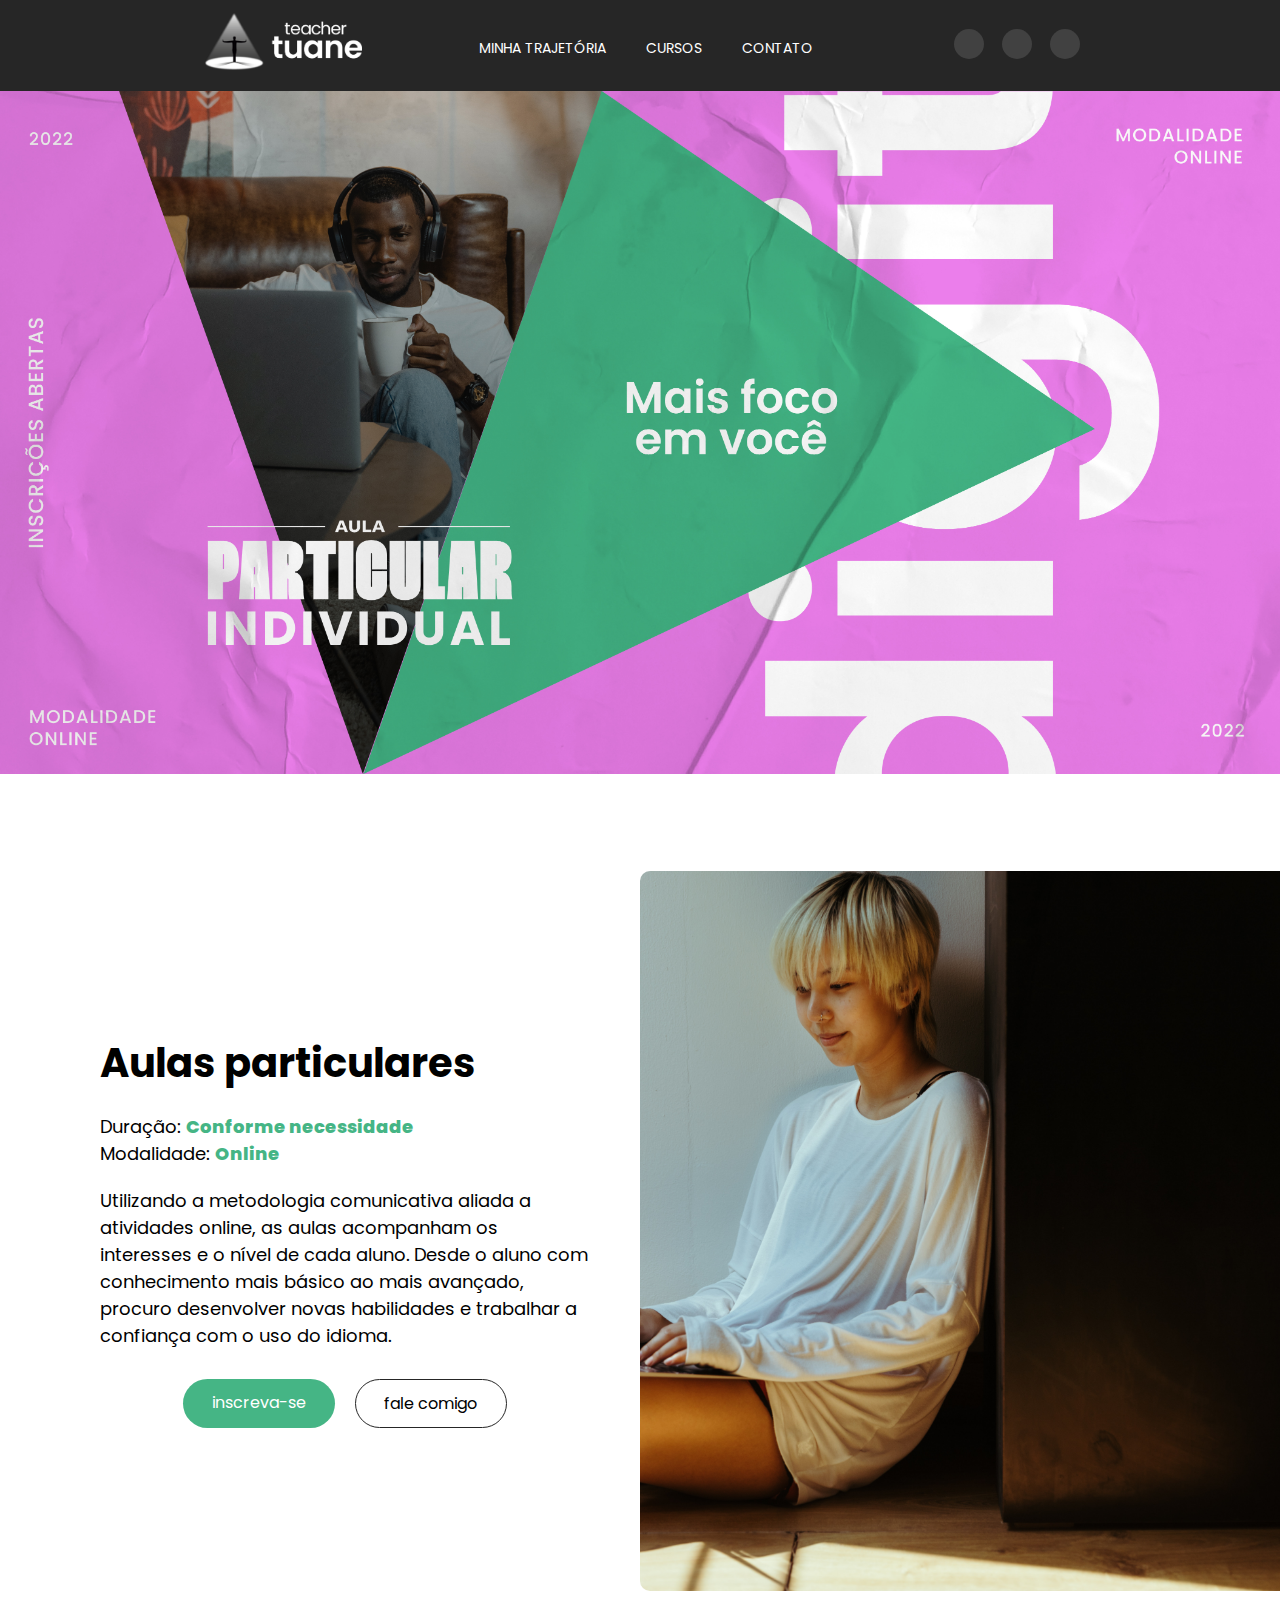
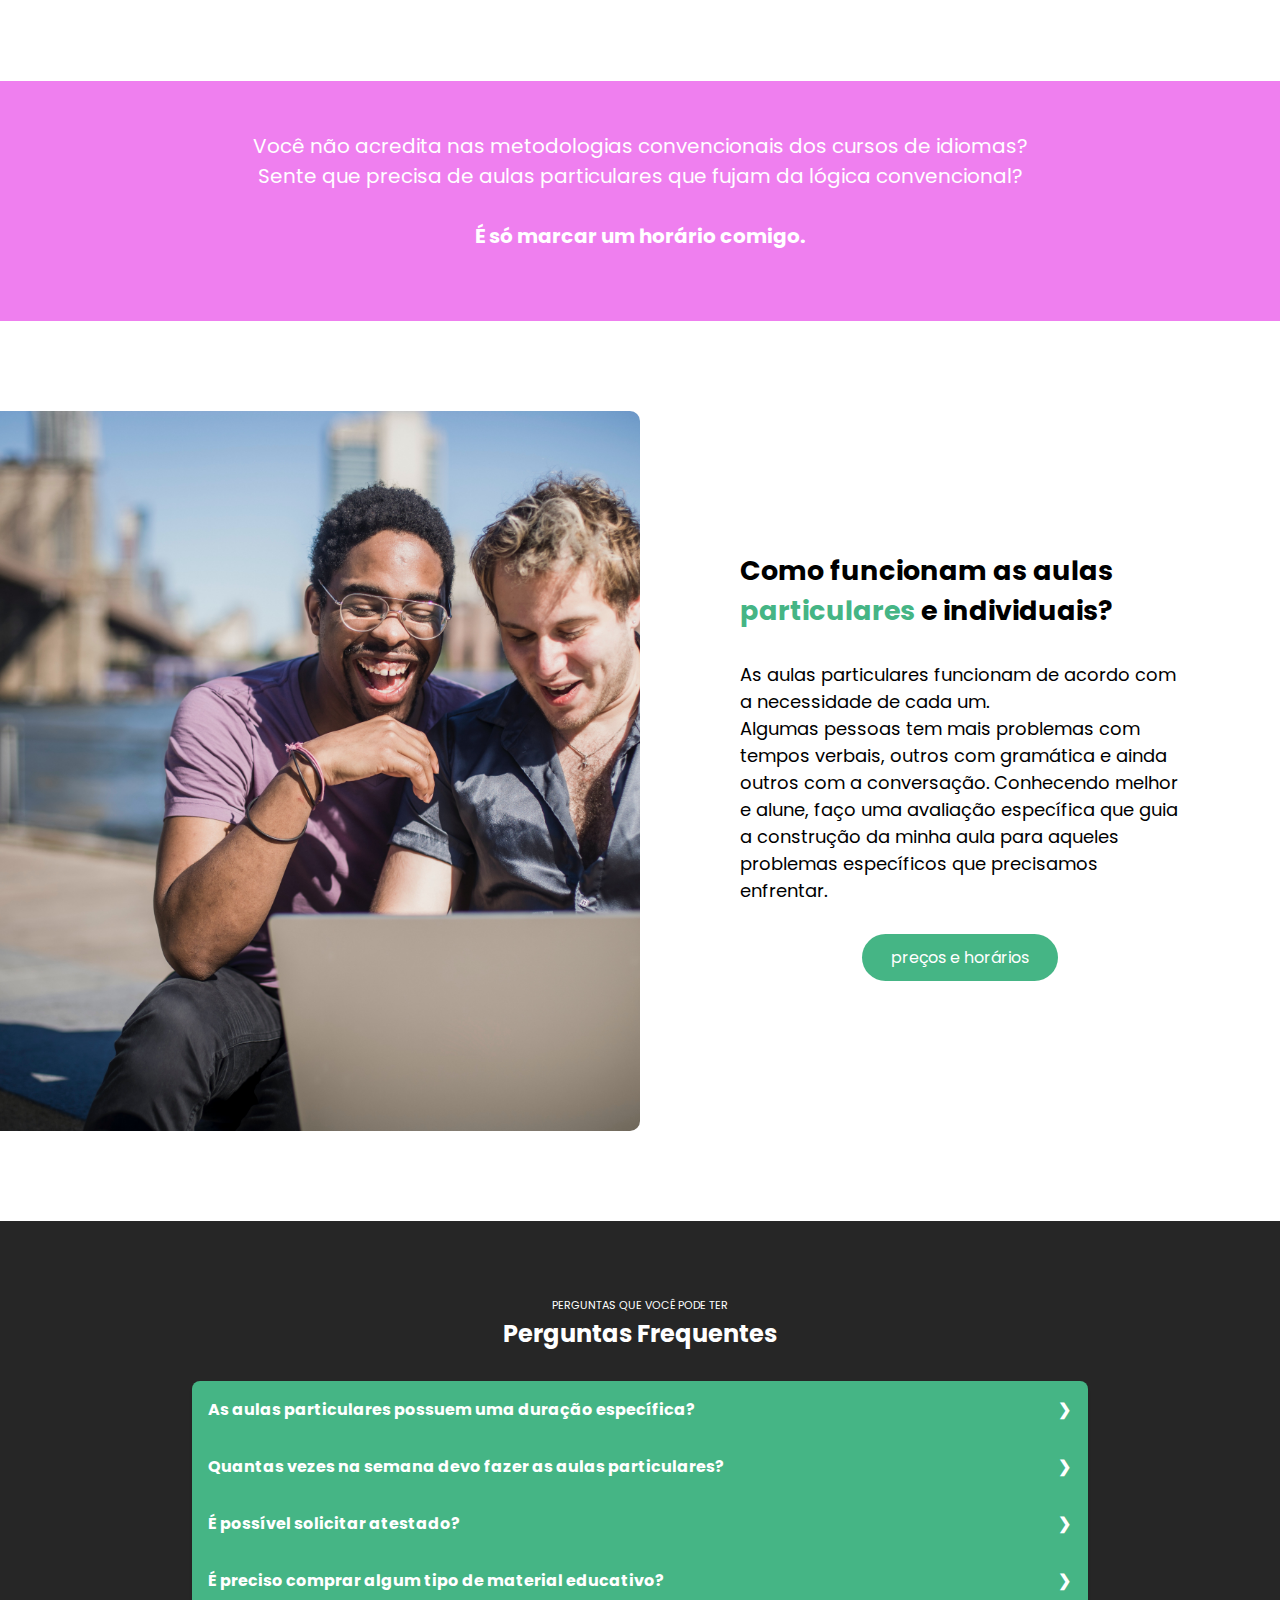
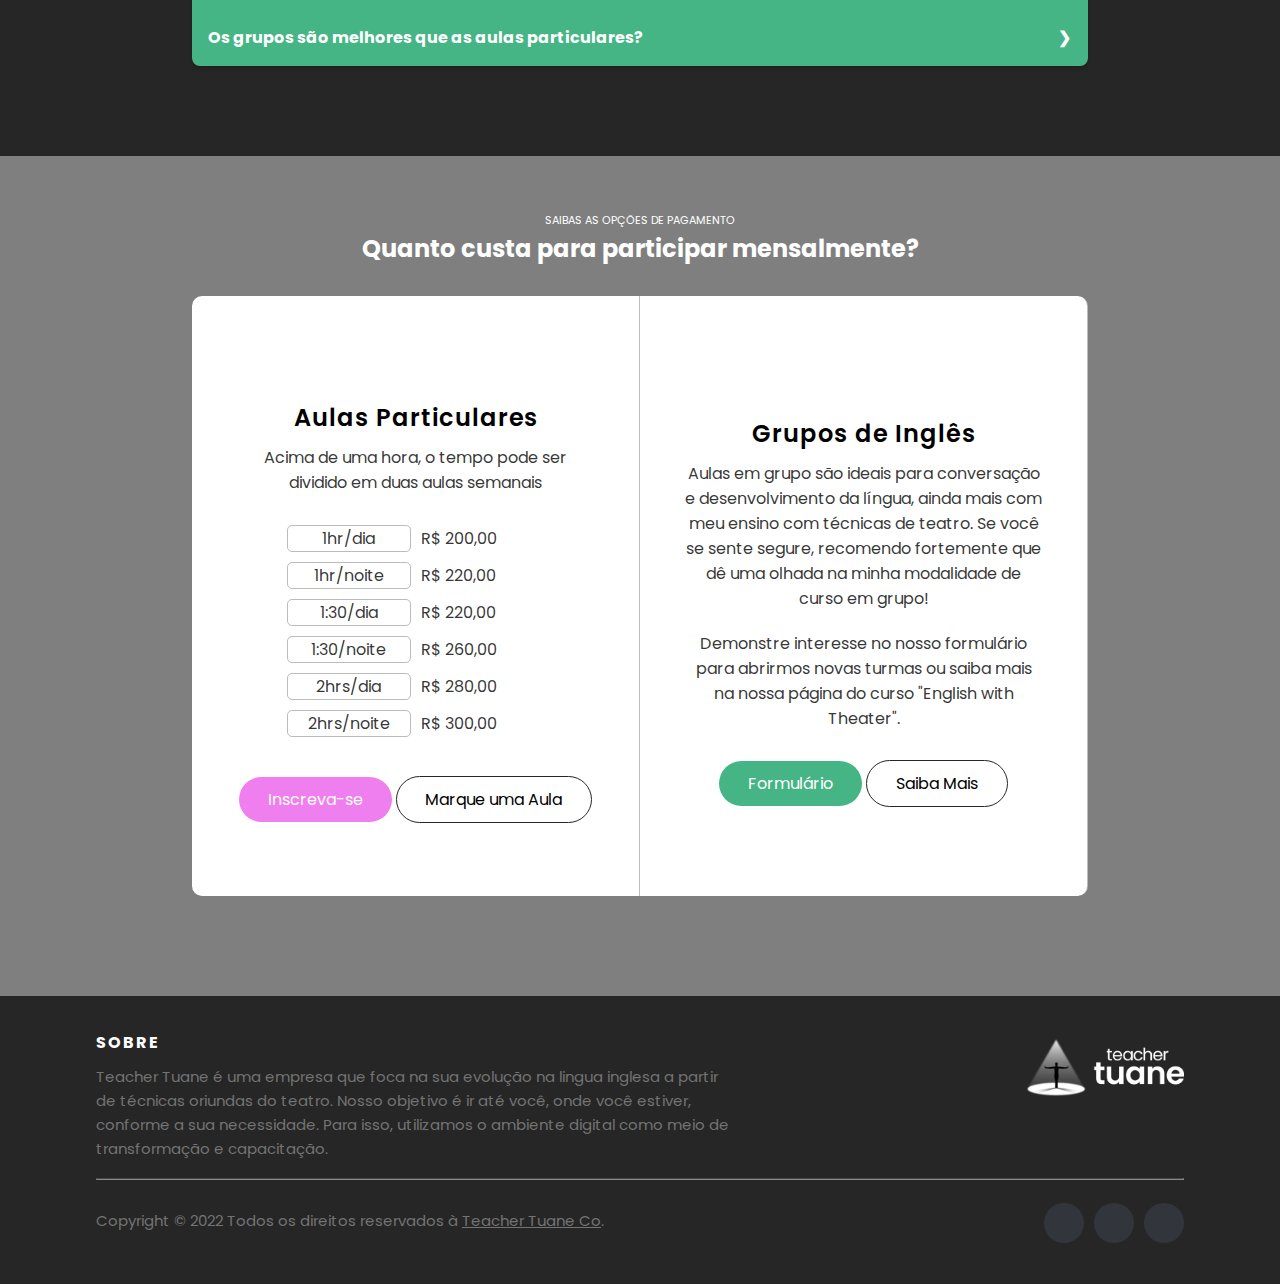
==== commit dce69d97: "Correções após a adição de um novo curso" ====
--- a/aulas_ou_grupos.html
+++ b/aulas_ou_grupos.html
@@ -58,7 +58,7 @@
     <!-- Principal description of the course -->
     <div class="course-description">
         <div class="course-description-info">
-            <h1>Aulas particulares ou grupos de inglês </h1>
+            <h1>Aulas particulares</h1>
             <div class="course-description-details">
                 <p>Duração: <span>Conforme necessidade</span></p>
                 <p>Modalidade: <span>Online</span></p>
@@ -82,9 +82,9 @@
             <p class="course-appeal-call-quotes"><i class="fa fa-quote-left"></i></p>
             <p class="container-70vw">
                 Você não acredita nas metodologias convencionais dos cursos de idiomas?<br>
-                Sente que precisa de aulas particulares ou em grupo que fujam da lógica convencional?<br>
+                Sente que precisa de aulas particulares que fujam da lógica convencional?<br>
                 <br>
-                <strong>Então escolha a melhor modalidade para você!</strong>
+                <strong>É só marcar um horário comigo.</strong>
             </p>
         </div>
     </div>
@@ -94,16 +94,13 @@
         <img src="./images/Imagens dos cursos - Aulas 2.jpg">
         <div class="course-aditional-info-text">
             <h2>
-                Como funcionam os grupos <span>de inglês</span>?
+                Como funcionam as aulas<br><span>particulares</span> e individuais?
             </h2>
             <p>
-                Os grupos de inglês tem foco em comunicação, principalmente na fala. Misturando técnicas teatrais com metodologia comunicativa do idioma, os grupos são para quem gostaria de aprender inglês de uma maneira diferente dos cursos oferecidos pelas escolas de idiomas.
-            </p>
-            <p> 
-                As aulas são online e gravadas, assim ninguém perde nenhuma aula.
-                Se você quer fazer parte de um novo grupo de aprendizado com uma turma online, você pode garantir a sua vaga preenchendo esse formulário. A turma só será iniciada quando tivermos 8 alunos matriculados.
-            </p>
-            <p><a class="btn btn-green" href="https://my.forms.app/tuanetainbessi/turmas-teachertuane">formulário aqui</a></p>
+                As aulas particulares funcionam de acordo com a necessidade de cada um.<br>
+                Algumas pessoas tem mais problemas com tempos verbais, outros com gramática e ainda outros com a conversação. Conhecendo melhor e alune, faço uma avaliação específica que guia a construção da minha aula para aqueles problemas específicos que precisamos enfrentar.
+            </p>
+            <p><a class="btn btn-green" href="#pricing-section-classes">preços e horários</a></p>
         </div>
     </div>
 
@@ -122,14 +119,14 @@
                 </div>
                 <div class="tab">
                     <input type="checkbox" id="chck2">
-                    <label class="tab-label" for="chck2">Quantas vezes na semana devo fazer as aulas particulares ou os grupos?</label>
+                    <label class="tab-label" for="chck2">Quantas vezes na semana devo fazer as aulas particulares?</label>
                     <div class="tab-content">
                       Apenas uma vez por semana. Esse é o tempo que considero ideal para que tenhamos uma curva de aprendizagem seguida do descanso necessário para fixar o que aprendemos.
                     </div>
                   </div>
                 <div class="tab">
                   <input type="checkbox" id="chck3">
-                  <label class="tab-label" for="chck3">É possível solicitar atestado das duas modalidades?</label>
+                  <label class="tab-label" for="chck3">É possível solicitar atestado?</label>
                   <div class="tab-content">
                     Pode ser requerido atestado de participação a partir de dois meses de aulas caso seja necessário.
                   </div>
@@ -179,16 +176,11 @@
             <div class="pricing-info pricing-grupos">
                 <i class="fa-solid fa-users-line"></i>
                 <h2 class="pricing-header">Grupos de Inglês</h2>
-                <p>O tempo de 1hr e 30 min pode
-                ser dividido em mais de uma aula semanal.</p>
-                <div class="pricing-groups-options">
-                        <span class="pricing-span">1hr/dia</span> <p>R$ 90,00</p>
-                        <span class="pricing-span">1hr/noite</span> <p>R$ 110,00</p>
-                        <span class="pricing-span">1:30 dia</span> <p>R$ 130,00</p>
-                        <span class="pricing-span">1:30/noite</span> <p>R$ 150,00</p>
-                </div>
+                <p>Aulas em grupo são ideais para conversação e desenvolvimento da língua, ainda mais com meu ensino com técnicas de teatro. Se você se sente segure, recomendo fortemente que dê uma olhada na minha modalidade de curso em grupo!</p>
+                <p>Demonstre interesse no nosso formulário para abrirmos novas turmas ou saiba mais na nossa página do curso "English with Theater".</p>
                 <div class="pricing-buttons">
                     <a href="https://my.forms.app/tuanetainbessi/turmas-teachertuane" class="btn btn-green">Formulário</a>
+                    <a href="./english_with_theater.html" class="btn btn-blackline">Saiba Mais</a>
                 </div>
             </div>
         </div>
--- a/style.css
+++ b/style.css
@@ -603,7 +603,7 @@
     line-height: 2rem;
     text-decoration: none;
     color: #262626;
-    transition: 0.3s;
+    transition: 0.3s;    
 }
 
 .course-title:hover {
@@ -1135,8 +1135,8 @@
 }
 
 .course-aditional-info div {
-    width: 50vw;
-    padding-left: 40px;
+    padding-left: 100px;
+    padding-right: 100px;
 }
 
 .course-aditional-info div h2 span {
@@ -1335,10 +1335,25 @@
     width: 100%;
   }
   
+  .pricing-info-teatro-bilingue {
+    height: auto;
+    padding: 30px 30px;
+    border-radius: 0 0 10px 10px;
+    margin:0;
+  }
+
   .pricing-container {
     display: block;
     width: 80vw;
     margin: 0;
+  }
+
+  .pricing-maps {
+    width: 100%;
+    height: 450px;
+    border: 0;
+    border-radius: 10px 10px 0 0;
+    margin-top: 30px;
   }
 
   .pricing-aulas {
